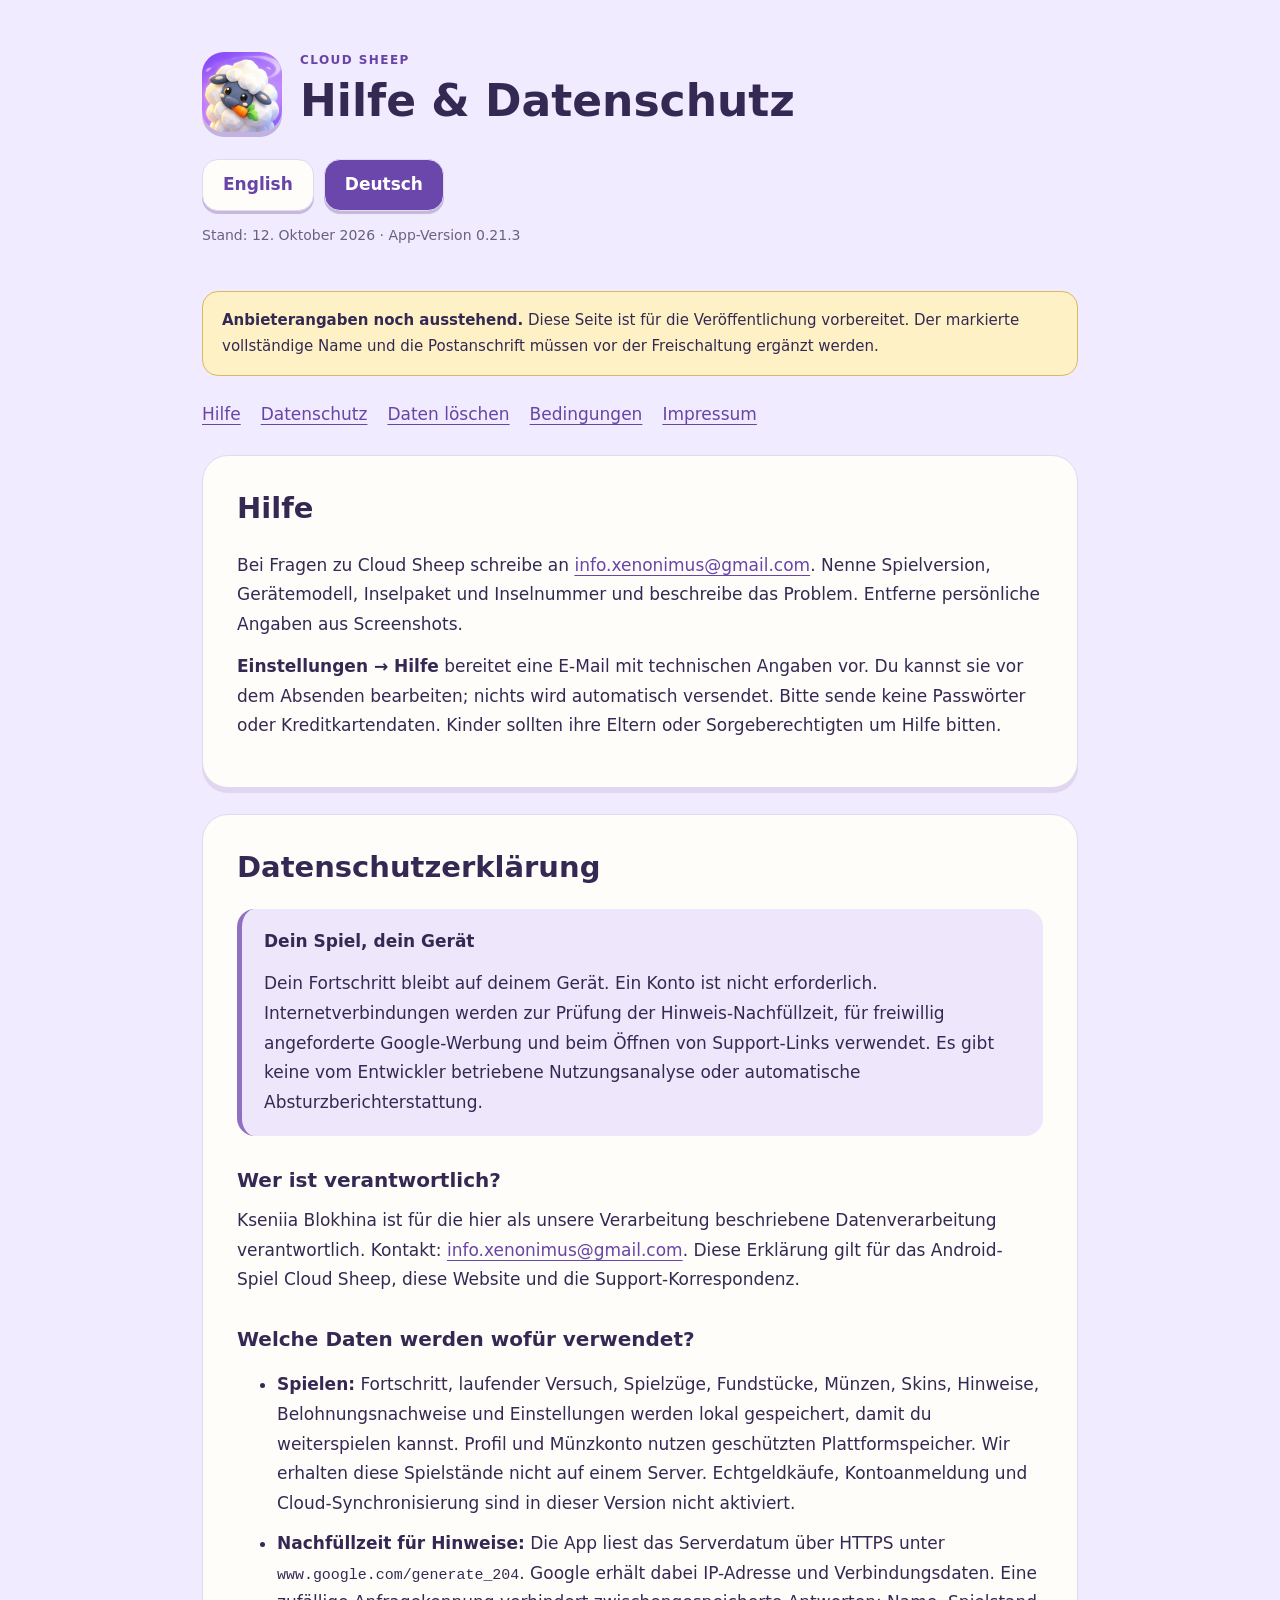
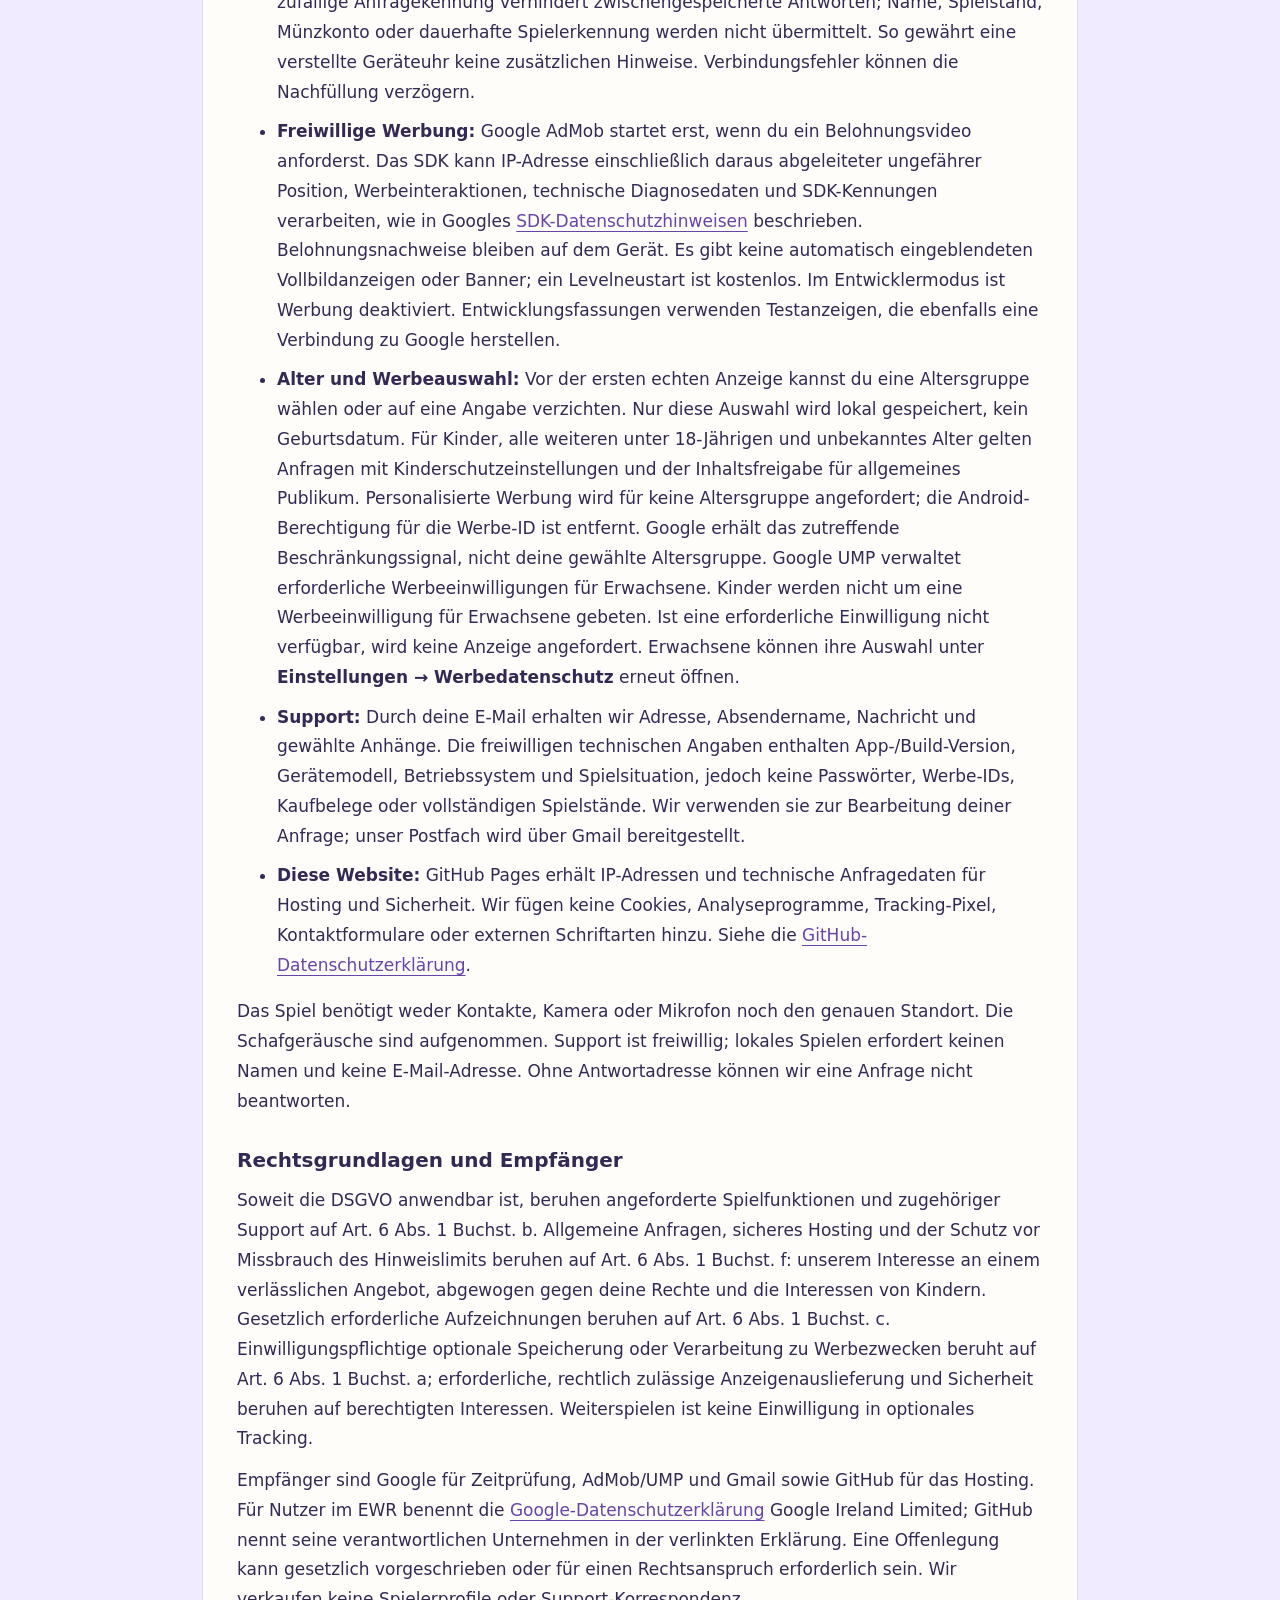
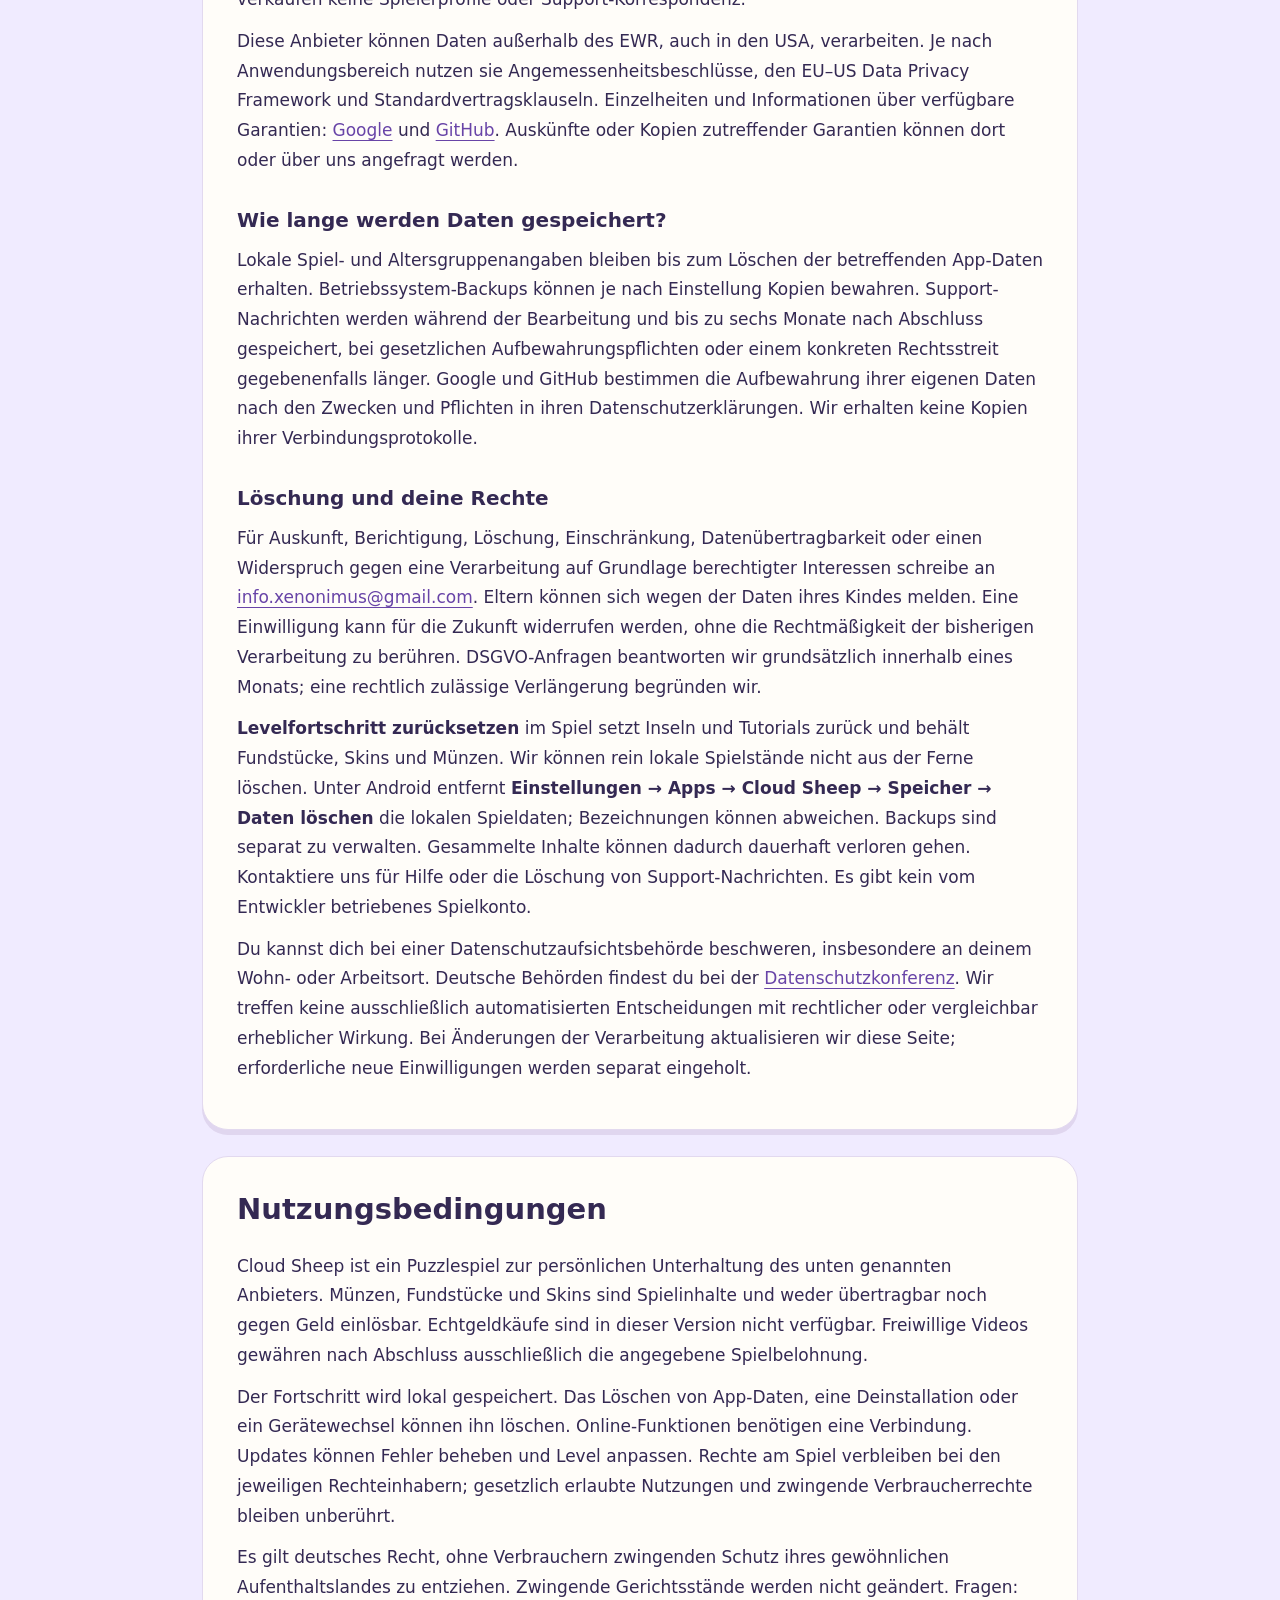
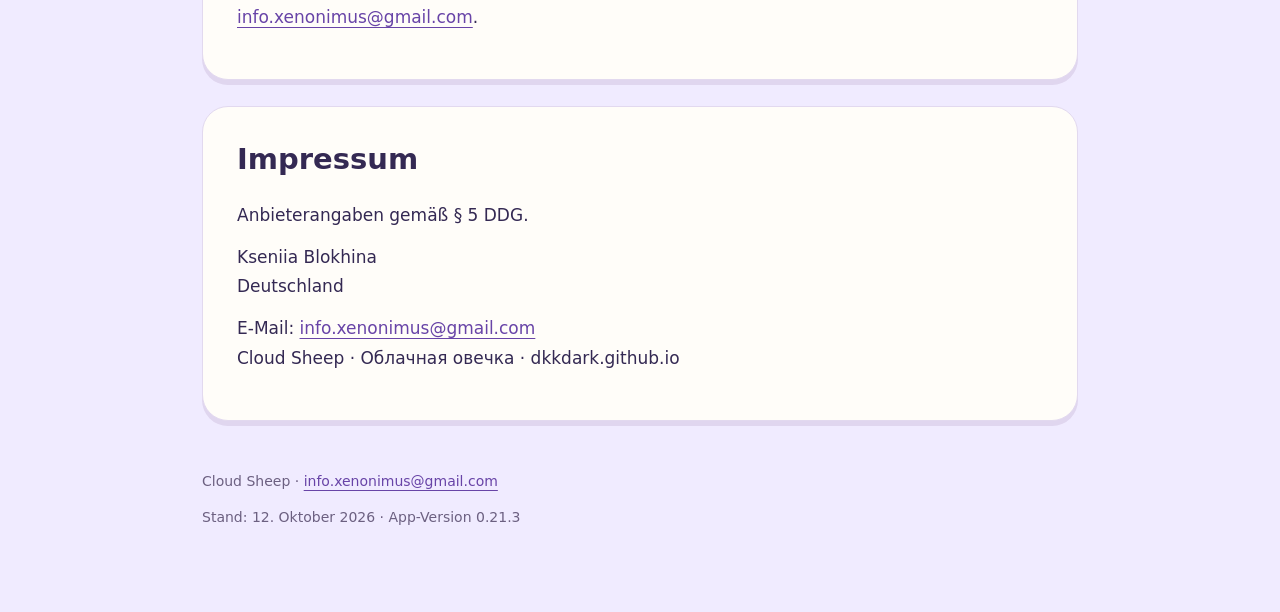
==== de/index.html @ e7a51f6b "add policy" ====
<!doctype html>
<html lang="de"><head><meta charset="utf-8"><meta name="viewport" content="width=device-width, initial-scale=1">
<meta name="robots" content="noindex, nofollow"><meta name="referrer" content="no-referrer">
<meta http-equiv="Content-Security-Policy" content="default-src 'none'; img-src 'self'; style-src 'self'; base-uri 'none'; form-action 'none'">
<title>Cloud Sheep — Hilfe & Datenschutz</title><link rel="icon" href="../assets/icon.png"><link rel="stylesheet" href="../assets/style.css">
<link rel="alternate" hreflang="en" href="https://dkkdark.github.io/en/"><link rel="alternate" hreflang="de" href="https://dkkdark.github.io/de/">
<link rel="alternate" hreflang="x-default" href="https://dkkdark.github.io/"></head><body>
<a class="skip" href="#support">Zum Inhalt</a><main>
<header><div class="brand"><img src="../assets/icon.png" alt="" width="80" height="80"><div><div class="eyebrow">Cloud Sheep</div><h1>Hilfe & Datenschutz</h1></div></div>
<nav class="languages" aria-label="Language / Sprache"><a href="../en/" lang="en">English</a><a href="../de/" lang="de" aria-current="page">Deutsch</a></nav><p class="meta">Stand: 12. Oktober 2026 · App-Version 0.21.3</p></header>
<aside class="notice"><strong>Anbieterangaben noch ausstehend.</strong> Diese Seite ist für die Veröffentlichung vorbereitet. Der markierte vollständige Name und die Postanschrift müssen vor der Freischaltung ergänzt werden.</aside>
<nav class="contents" aria-label="Contents / Inhalt"><a href="#support">Hilfe</a><a href="#privacy">Datenschutz</a><a href="#deletion">Daten löschen</a><a href="#terms">Bedingungen</a><a href="#impressum">Impressum</a></nav>
<section id="support">
<h2>Hilfe</h2>
<p>Bei Fragen zu Cloud Sheep schreibe an <a href="mailto:info.xenonimus@gmail.com">info.xenonimus@gmail.com</a>. Nenne Spielversion, Gerätemodell, Inselpaket und Inselnummer und beschreibe das Problem. Entferne persönliche Angaben aus Screenshots.</p>
<p><strong>Einstellungen → Hilfe</strong> bereitet eine E-Mail mit technischen Angaben vor. Du kannst sie vor dem Absenden bearbeiten; nichts wird automatisch versendet. Bitte sende keine Passwörter oder Kreditkartendaten. Kinder sollten ihre Eltern oder Sorgeberechtigten um Hilfe bitten.</p>
</section>

<section id="privacy">
<h2>Datenschutzerklärung</h2>
<div class="summary"><strong>Dein Spiel, dein Gerät</strong><p>Dein Fortschritt bleibt auf deinem Gerät. Ein Konto ist nicht erforderlich. Internetverbindungen werden zur Prüfung der Hinweis-Nachfüllzeit, für freiwillig angeforderte Google-Werbung und beim Öffnen von Support-Links verwendet. Es gibt keine vom Entwickler betriebene Nutzungsanalyse oder automatische Absturzberichterstattung.</p></div>

<h3>Wer ist verantwortlich?</h3>
<p>Kseniia Blokhina ist für die hier als unsere Verarbeitung beschriebene Datenverarbeitung verantwortlich. Kontakt: <a href="mailto:info.xenonimus@gmail.com">info.xenonimus@gmail.com</a>. Diese Erklärung gilt für das Android-Spiel Cloud Sheep, diese Website und die Support-Korrespondenz.</p>

<h3>Welche Daten werden wofür verwendet?</h3>
<ul>
<li><strong>Spielen:</strong> Fortschritt, laufender Versuch, Spielzüge, Fundstücke, Münzen, Skins, Hinweise, Belohnungsnachweise und Einstellungen werden lokal gespeichert, damit du weiterspielen kannst. Profil und Münzkonto nutzen geschützten Plattformspeicher. Wir erhalten diese Spielstände nicht auf einem Server. Echtgeldkäufe, Kontoanmeldung und Cloud-Synchronisierung sind in dieser Version nicht aktiviert.</li>
<li><strong>Nachfüllzeit für Hinweise:</strong> Die App liest das Serverdatum über HTTPS unter <code>www.google.com/generate_204</code>. Google erhält dabei IP-Adresse und Verbindungsdaten. Eine zufällige Anfragekennung verhindert zwischengespeicherte Antworten; Name, Spielstand, Münzkonto oder dauerhafte Spielerkennung werden nicht übermittelt. So gewährt eine verstellte Geräteuhr keine zusätzlichen Hinweise. Verbindungsfehler können die Nachfüllung verzögern.</li>
<li><strong>Freiwillige Werbung:</strong> Google AdMob startet erst, wenn du ein Belohnungsvideo anforderst. Das SDK kann IP-Adresse einschließlich daraus abgeleiteter ungefährer Position, Werbeinteraktionen, technische Diagnosedaten und SDK-Kennungen verarbeiten, wie in Googles <a href="https://developers.google.com/admob/android/privacy/play-data-disclosure">SDK-Datenschutzhinweisen</a> beschrieben. Belohnungsnachweise bleiben auf dem Gerät. Es gibt keine automatisch eingeblendeten Vollbildanzeigen oder Banner; ein Levelneustart ist kostenlos. Im Entwicklermodus ist Werbung deaktiviert. Entwicklungsfassungen verwenden Testanzeigen, die ebenfalls eine Verbindung zu Google herstellen.</li>
<li><strong>Alter und Werbeauswahl:</strong> Vor der ersten echten Anzeige kannst du eine Altersgruppe wählen oder auf eine Angabe verzichten. Nur diese Auswahl wird lokal gespeichert, kein Geburtsdatum. Für Kinder, alle weiteren unter 18-Jährigen und unbekanntes Alter gelten Anfragen mit Kinderschutzeinstellungen und der Inhaltsfreigabe für allgemeines Publikum. Personalisierte Werbung wird für keine Altersgruppe angefordert; die Android-Berechtigung für die Werbe-ID ist entfernt. Google erhält das zutreffende Beschränkungssignal, nicht deine gewählte Altersgruppe. Google UMP verwaltet erforderliche Werbeeinwilligungen für Erwachsene. Kinder werden nicht um eine Werbeeinwilligung für Erwachsene gebeten. Ist eine erforderliche Einwilligung nicht verfügbar, wird keine Anzeige angefordert. Erwachsene können ihre Auswahl unter <strong>Einstellungen → Werbedatenschutz</strong> erneut öffnen.</li>
<li><strong>Support:</strong> Durch deine E-Mail erhalten wir Adresse, Absendername, Nachricht und gewählte Anhänge. Die freiwilligen technischen Angaben enthalten App-/Build-Version, Gerätemodell, Betriebssystem und Spielsituation, jedoch keine Passwörter, Werbe-IDs, Kaufbelege oder vollständigen Spielstände. Wir verwenden sie zur Bearbeitung deiner Anfrage; unser Postfach wird über Gmail bereitgestellt.</li>
<li><strong>Diese Website:</strong> GitHub Pages erhält IP-Adressen und technische Anfragedaten für Hosting und Sicherheit. Wir fügen keine Cookies, Analyseprogramme, Tracking-Pixel, Kontaktformulare oder externen Schriftarten hinzu. Siehe die <a href="https://docs.github.com/en/site-policy/privacy-policies/github-general-privacy-statement">GitHub-Datenschutzerklärung</a>.</li>
</ul>
<p>Das Spiel benötigt weder Kontakte, Kamera oder Mikrofon noch den genauen Standort. Die Schafgeräusche sind aufgenommen. Support ist freiwillig; lokales Spielen erfordert keinen Namen und keine E-Mail-Adresse. Ohne Antwortadresse können wir eine Anfrage nicht beantworten.</p>

<h3>Rechtsgrundlagen und Empfänger</h3>
<p>Soweit die DSGVO anwendbar ist, beruhen angeforderte Spielfunktionen und zugehöriger Support auf Art. 6 Abs. 1 Buchst. b. Allgemeine Anfragen, sicheres Hosting und der Schutz vor Missbrauch des Hinweislimits beruhen auf Art. 6 Abs. 1 Buchst. f: unserem Interesse an einem verlässlichen Angebot, abgewogen gegen deine Rechte und die Interessen von Kindern. Gesetzlich erforderliche Aufzeichnungen beruhen auf Art. 6 Abs. 1 Buchst. c. Einwilligungspflichtige optionale Speicherung oder Verarbeitung zu Werbezwecken beruht auf Art. 6 Abs. 1 Buchst. a; erforderliche, rechtlich zulässige Anzeigenauslieferung und Sicherheit beruhen auf berechtigten Interessen. Weiterspielen ist keine Einwilligung in optionales Tracking.</p>
<p>Empfänger sind Google für Zeitprüfung, AdMob/UMP und Gmail sowie GitHub für das Hosting. Für Nutzer im EWR benennt die <a href="https://policies.google.com/privacy?hl=de">Google-Datenschutzerklärung</a> Google Ireland Limited; GitHub nennt seine verantwortlichen Unternehmen in der verlinkten Erklärung. Eine Offenlegung kann gesetzlich vorgeschrieben oder für einen Rechtsanspruch erforderlich sein. Wir verkaufen keine Spielerprofile oder Support-Korrespondenz.</p>
<p>Diese Anbieter können Daten außerhalb des EWR, auch in den USA, verarbeiten. Je nach Anwendungsbereich nutzen sie Angemessenheitsbeschlüsse, den EU–US Data Privacy Framework und Standardvertragsklauseln. Einzelheiten und Informationen über verfügbare Garantien: <a href="https://policies.google.com/privacy/frameworks?hl=de">Google</a> und <a href="https://docs.github.com/en/site-policy/privacy-policies/github-general-privacy-statement#international-data-transfers">GitHub</a>. Auskünfte oder Kopien zutreffender Garantien können dort oder über uns angefragt werden.</p>

<h3>Wie lange werden Daten gespeichert?</h3>
<p>Lokale Spiel- und Altersgruppenangaben bleiben bis zum Löschen der betreffenden App-Daten erhalten. Betriebssystem-Backups können je nach Einstellung Kopien bewahren. Support-Nachrichten werden während der Bearbeitung und bis zu sechs Monate nach Abschluss gespeichert, bei gesetzlichen Aufbewahrungspflichten oder einem konkreten Rechtsstreit gegebenenfalls länger. Google und GitHub bestimmen die Aufbewahrung ihrer eigenen Daten nach den Zwecken und Pflichten in ihren Datenschutzerklärungen. Wir erhalten keine Kopien ihrer Verbindungsprotokolle.</p>

<h3 id="deletion">Löschung und deine Rechte</h3>
<p>Für Auskunft, Berichtigung, Löschung, Einschränkung, Datenübertragbarkeit oder einen Widerspruch gegen eine Verarbeitung auf Grundlage berechtigter Interessen schreibe an <a href="mailto:info.xenonimus@gmail.com?subject=Cloud%20Sheep%20Datenschutzanfrage">info.xenonimus@gmail.com</a>. Eltern können sich wegen der Daten ihres Kindes melden. Eine Einwilligung kann für die Zukunft widerrufen werden, ohne die Rechtmäßigkeit der bisherigen Verarbeitung zu berühren. DSGVO-Anfragen beantworten wir grundsätzlich innerhalb eines Monats; eine rechtlich zulässige Verlängerung begründen wir.</p>
<p><strong>Levelfortschritt zurücksetzen</strong> im Spiel setzt Inseln und Tutorials zurück und behält Fundstücke, Skins und Münzen. Wir können rein lokale Spielstände nicht aus der Ferne löschen. Unter Android entfernt <strong>Einstellungen → Apps → Cloud Sheep → Speicher → Daten löschen</strong> die lokalen Spieldaten; Bezeichnungen können abweichen. Backups sind separat zu verwalten. Gesammelte Inhalte können dadurch dauerhaft verloren gehen. Kontaktiere uns für Hilfe oder die Löschung von Support-Nachrichten. Es gibt kein vom Entwickler betriebenes Spielkonto.</p>
<p>Du kannst dich bei einer Datenschutzaufsichtsbehörde beschweren, insbesondere an deinem Wohn- oder Arbeitsort. Deutsche Behörden findest du bei der <a href="https://www.datenschutzkonferenz-online.de/datenschutzaufsichtsbehoerden.html">Datenschutzkonferenz</a>. Wir treffen keine ausschließlich automatisierten Entscheidungen mit rechtlicher oder vergleichbar erheblicher Wirkung. Bei Änderungen der Verarbeitung aktualisieren wir diese Seite; erforderliche neue Einwilligungen werden separat eingeholt.</p>
</section>

<section id="terms">
<h2>Nutzungsbedingungen</h2>
<p>Cloud Sheep ist ein Puzzlespiel zur persönlichen Unterhaltung des unten genannten Anbieters. Münzen, Fundstücke und Skins sind Spielinhalte und weder übertragbar noch gegen Geld einlösbar. Echtgeldkäufe sind in dieser Version nicht verfügbar. Freiwillige Videos gewähren nach Abschluss ausschließlich die angegebene Spielbelohnung.</p>
<p>Der Fortschritt wird lokal gespeichert. Das Löschen von App-Daten, eine Deinstallation oder ein Gerätewechsel können ihn löschen. Online-Funktionen benötigen eine Verbindung. Updates können Fehler beheben und Level anpassen. Rechte am Spiel verbleiben bei den jeweiligen Rechteinhabern; gesetzlich erlaubte Nutzungen und zwingende Verbraucherrechte bleiben unberührt.</p>
<p>Es gilt deutsches Recht, ohne Verbrauchern zwingenden Schutz ihres gewöhnlichen Aufenthaltslandes zu entziehen. Zwingende Gerichtsstände werden nicht geändert. Fragen: <a href="mailto:info.xenonimus@gmail.com">info.xenonimus@gmail.com</a>.</p>
</section>

<section id="impressum">
<h2>Impressum</h2>
<p>Anbieterangaben gemäß § 5 DDG.</p>
<p>Kseniia Blokhina<br>Deutschland</p>
<p>E-Mail: <a href="mailto:info.xenonimus@gmail.com">info.xenonimus@gmail.com</a><br>Cloud Sheep · Облачная овечка · dkkdark.github.io</p>
</section>

<footer><p>Cloud Sheep · <a href="mailto:info.xenonimus@gmail.com">info.xenonimus@gmail.com</a></p><p>Stand: 12. Oktober 2026 · App-Version 0.21.3</p></footer>
</main></body></html>
---- assets/style.css ----
:root{color-scheme:light;--ink:#342953;--muted:#6c6081;--paper:#fffdf9;--accent:#6844a7;--line:#e2d9ef;--bg:#f0ebff}
*{box-sizing:border-box}html{scroll-behavior:smooth}body{margin:0;background:var(--bg);color:var(--ink);font:17px/1.75 system-ui,-apple-system,BlinkMacSystemFont,"Segoe UI",sans-serif}a{color:var(--accent);text-underline-offset:4px;overflow-wrap:anywhere}a:hover{color:#48257c}a:focus-visible{outline:3px solid #8b61cd;outline-offset:5px;border-radius:3px}main{width:min(920px,100%);padding:32px 22px 70px;margin:auto}header{padding:18px 0 8px}.brand{display:flex;align-items:center;gap:18px}.brand img{width:80px;height:80px;border-radius:22px;box-shadow:0 5px 0 #c3b2df}h1{font-size:clamp(30px,6vw,44px);line-height:1.18;margin:4px 0 8px}h2{font-size:29px;line-height:1.25;margin:0 0 24px}h3{font-size:20px;line-height:1.4;margin:30px 0 10px}p{margin:12px 0}.meta{color:var(--muted);font-size:14px}.eyebrow{color:var(--accent);font-size:12px;letter-spacing:.12em;text-transform:uppercase;font-weight:800}.languages{display:flex;gap:10px;flex-wrap:wrap;margin:24px 0 10px}.languages a,.choice{display:inline-block;text-decoration:none;font-weight:750;background:var(--paper);border:1px solid var(--line);border-radius:16px;padding:10px 20px;box-shadow:0 3px 0 #c6b9de}.languages [aria-current]{background:#6b47ab;color:white}.notice{padding:15px 19px;margin:24px 0;background:#fff1c6;border:1px solid #d9b863;border-radius:16px;font-size:15px}nav.contents{display:flex;flex-wrap:wrap;gap:10px 20px;margin:22px 0}section{background:var(--paper);border:1px solid var(--line);border-radius:26px;margin:26px 0;padding:34px;scroll-margin-top:24px;box-shadow:0 5px 0 #e0d6ef}.summary{padding:18px 22px;border-radius:18px;background:#eee7fb;border-left:5px solid #9071c1}.summary p{margin-bottom:0}.personal{background:#fff1c6;padding:2px 4px;box-decoration-break:clone;-webkit-box-decoration-break:clone}.faq{border-top:1px solid var(--line);margin-top:24px}li{margin:10px 0}code{font-family:ui-monospace,monospace;font-size:.88em;overflow-wrap:anywhere}footer{font-size:14px;color:var(--muted);padding-top:10px}.choices{display:grid;grid-template-columns:repeat(2,minmax(0,1fr));gap:20px;margin:30px 0}.choice{padding:30px 22px;font-size:23px}.choice span{display:block;font-size:15px;font-weight:500;color:var(--muted);margin-top:10px}.choice:hover{transform:translateY(-2px)}.landing{margin-top:6vh}.skip{position:absolute;left:12px;top:-100px;background:white;padding:12px;z-index:10}.skip:focus{top:12px}
@media(max-width:560px){main{padding:18px 14px 50px}section{padding:25px 20px;border-radius:21px}.brand img{width:64px;height:64px;border-radius:18px}.brand{gap:14px}h2{font-size:25px}.choices{grid-template-columns:1fr}.landing{margin-top:3vh}}
@media(prefers-reduced-motion:reduce){html{scroll-behavior:auto}.choice:hover{transform:none}}
@media print{body{background:white;font-size:11pt}main{width:100%;padding:0}section{box-shadow:none;border:0;padding:0}header img,nav,.skip{display:none}h2,h3{break-after:avoid}.personal{background:#fff1c6}a{color:inherit}}
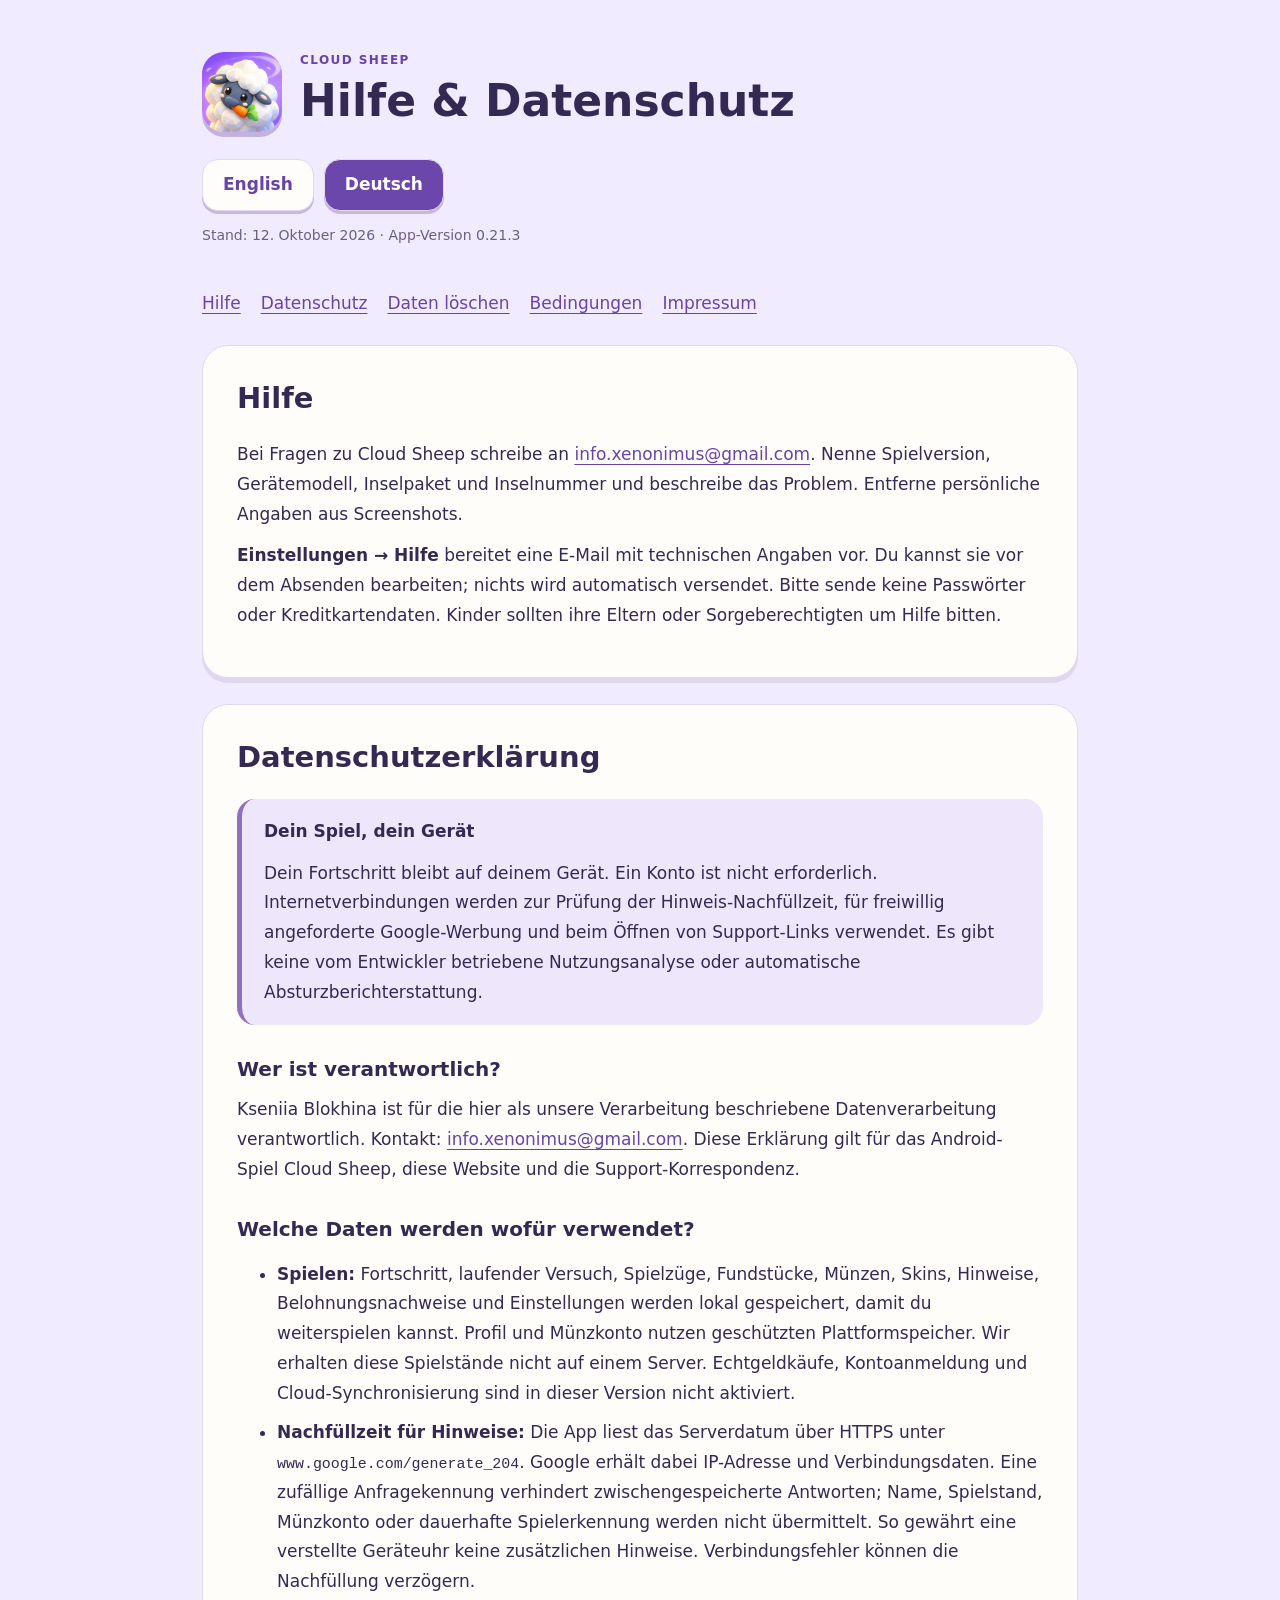
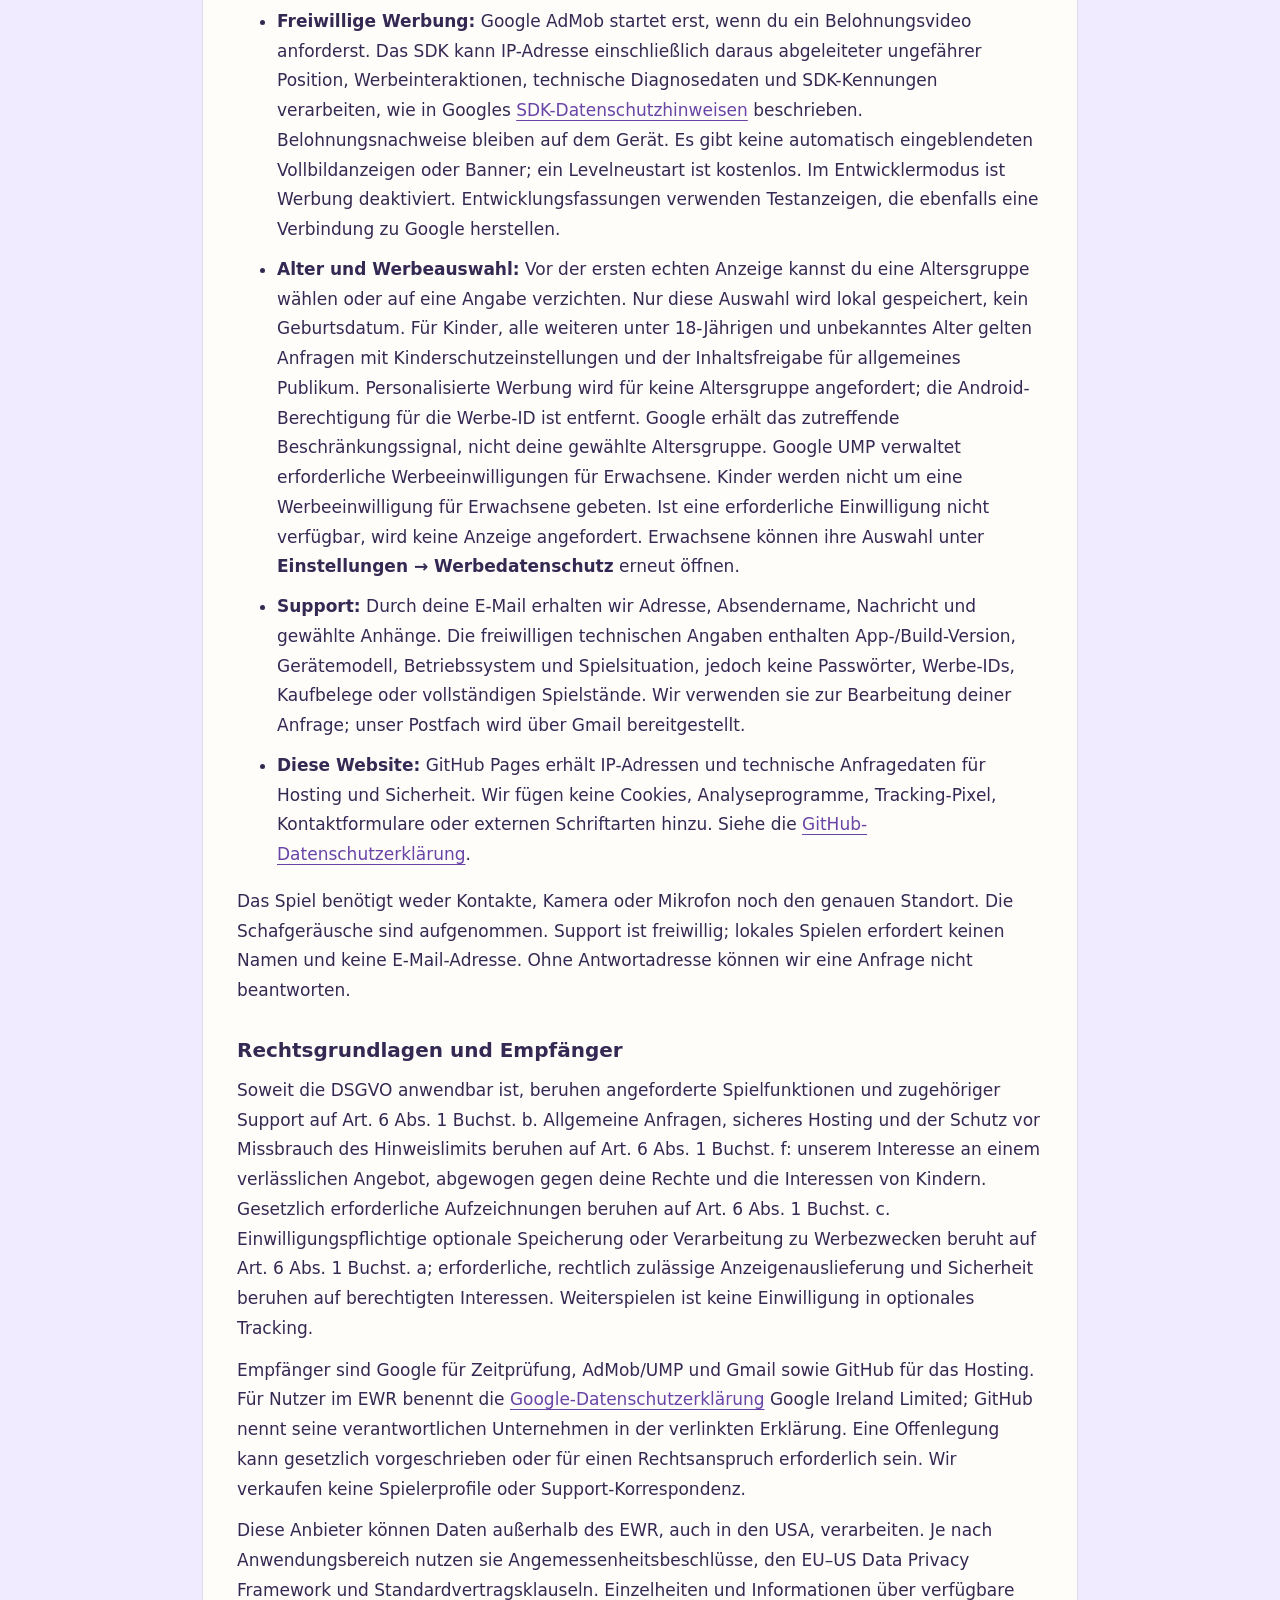
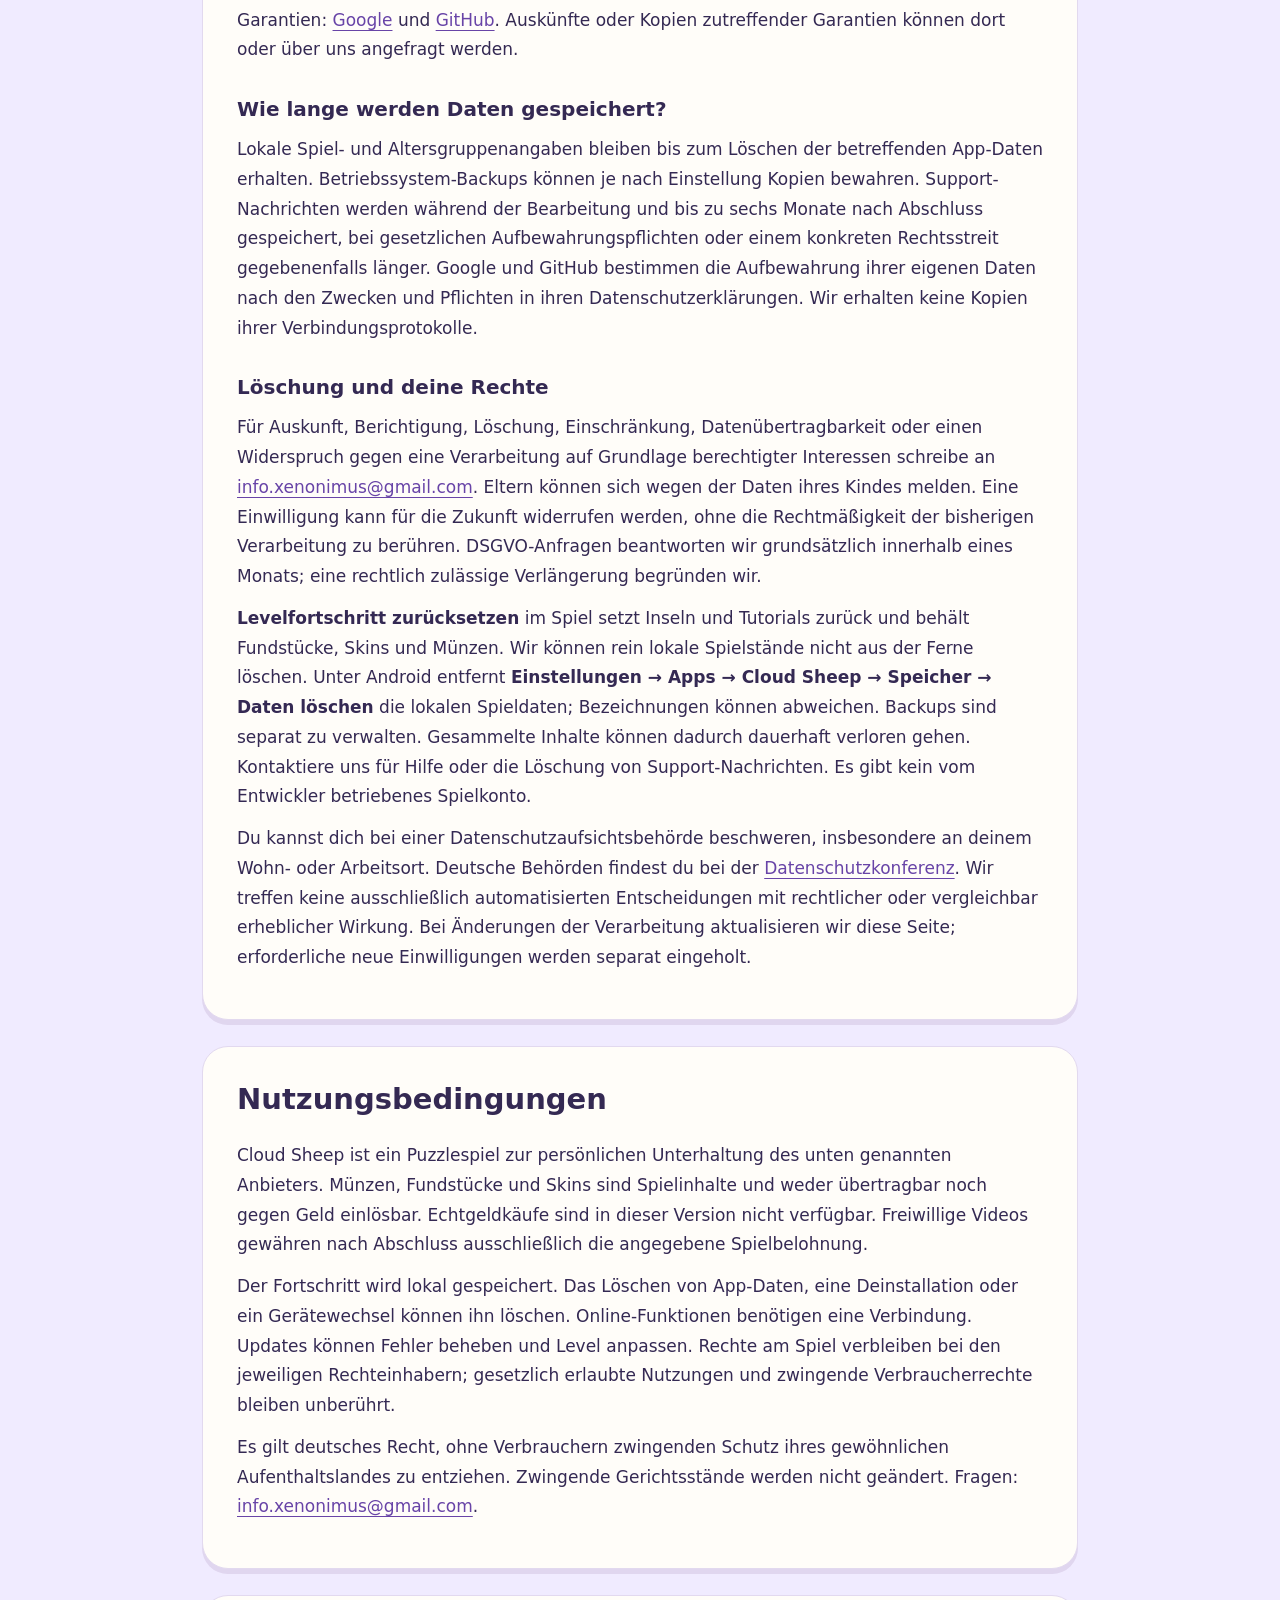
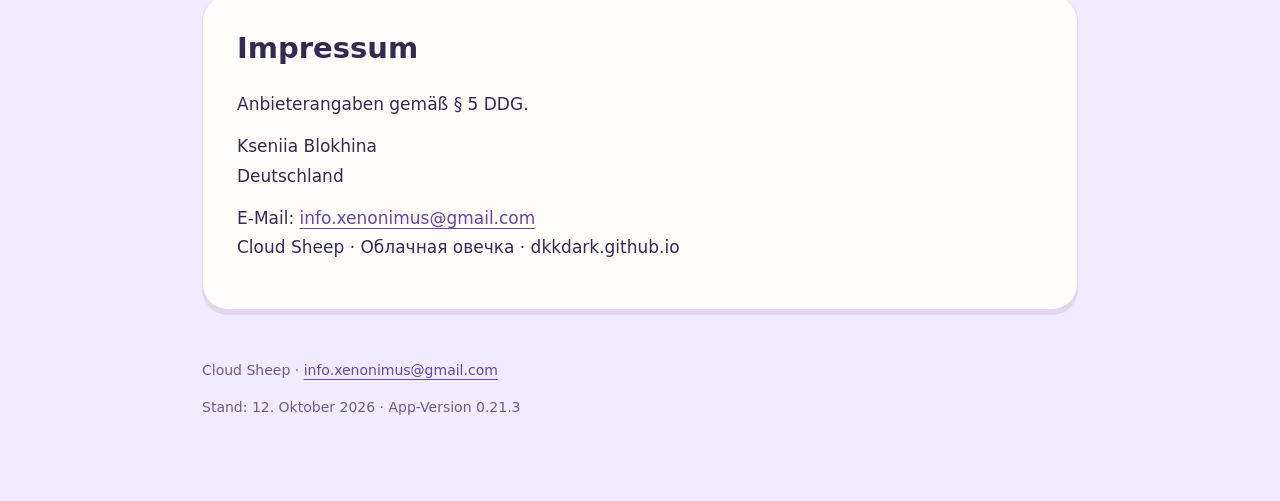
==== commit 8351ae73: "add policy" ====
--- a/de/index.html
+++ b/de/index.html
@@ -8,7 +8,6 @@
 <a class="skip" href="#support">Zum Inhalt</a><main>
 <header><div class="brand"><img src="../assets/icon.png" alt="" width="80" height="80"><div><div class="eyebrow">Cloud Sheep</div><h1>Hilfe & Datenschutz</h1></div></div>
 <nav class="languages" aria-label="Language / Sprache"><a href="../en/" lang="en">English</a><a href="../de/" lang="de" aria-current="page">Deutsch</a></nav><p class="meta">Stand: 12. Oktober 2026 · App-Version 0.21.3</p></header>
-<aside class="notice"><strong>Anbieterangaben noch ausstehend.</strong> Diese Seite ist für die Veröffentlichung vorbereitet. Der markierte vollständige Name und die Postanschrift müssen vor der Freischaltung ergänzt werden.</aside>
 <nav class="contents" aria-label="Contents / Inhalt"><a href="#support">Hilfe</a><a href="#privacy">Datenschutz</a><a href="#deletion">Daten löschen</a><a href="#terms">Bedingungen</a><a href="#impressum">Impressum</a></nav>
 <section id="support">
 <h2>Hilfe</h2>
